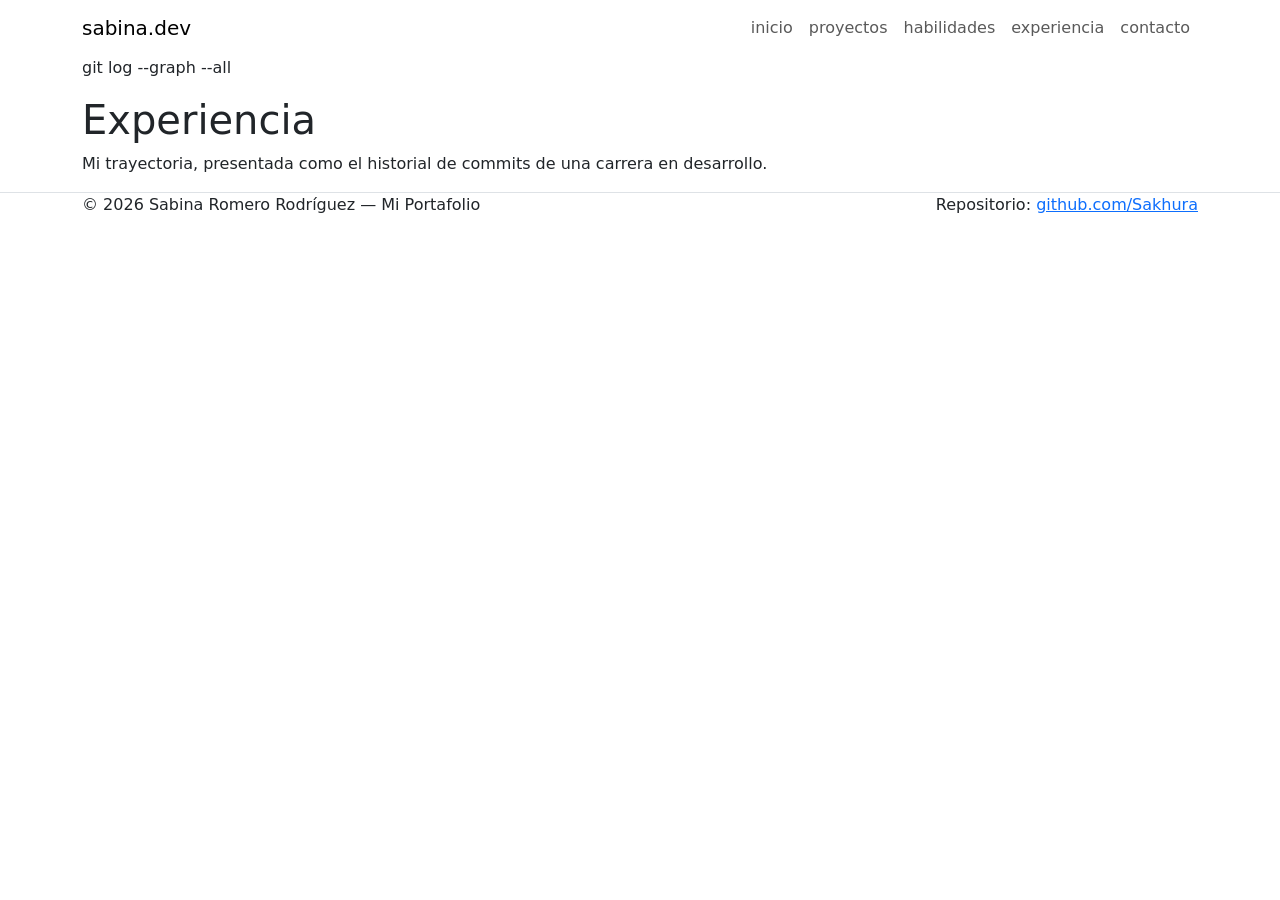
==== portafolio/experiencia.html @ 391b3bc7 "faltan correcciones y comentarios educativos" ====
<!DOCTYPE html>
<html lang="es">
<head>
  <meta charset="UTF-8" />
  <meta name="viewport" content="width=device-width, initial-scale=1.0" />
  <title>Experiencia · Sabina Romero Rodríguez</title>
  <meta name="description" content="Trayectoria profesional y académica de Sabina Romero Rodríguez." />

  <link href="https://cdn.jsdelivr.net/npm/bootstrap@5.3.3/dist/css/bootstrap.min.css" rel="stylesheet">
  <link rel="preconnect" href="https://fonts.googleapis.com">
  <link href="https://fonts.googleapis.com/css2?family=Inter:wght@400;500;600&family=JetBrains+Mono:wght@500;700&display=swap" rel="stylesheet">
  <link rel="stylesheet" href="css/style.css">
</head>
<body>

  <header>
    <nav class="navbar navbar-expand-md navbar-portfolio" aria-label="Navegación principal">
      <div class="container">
        <a class="navbar-brand" href="index.html"><span class="dot" aria-hidden="true"></span> sabina.dev</a>
        <button class="navbar-toggler" type="button" data-bs-toggle="collapse" data-bs-target="#navMenu"
          aria-controls="navMenu" aria-expanded="false" aria-label="Abrir menú de navegación">
          <span class="navbar-toggler-icon"></span>
        </button>
        <div class="collapse navbar-collapse" id="navMenu">
          <ul class="navbar-nav ms-auto">
            <li class="nav-item"><a class="nav-link" href="index.html">inicio</a></li>
            <li class="nav-item"><a class="nav-link" href="proyectos.html">proyectos</a></li>
            <li class="nav-item"><a class="nav-link" href="habilidades.html">habilidades</a></li>
            <li class="nav-item"><a class="nav-link" href="experiencia.html">experiencia</a></li>
            <li class="nav-item"><a class="nav-link" href="contacto.html">contacto</a></li>
          </ul>
        </div>
      </div>
    </nav>
  </header>

  <main id="main-content">
    <section class="section" aria-labelledby="experiencia-title">
      <div class="container">
        <div class="section-head reveal">
          <p class="eyebrow">git log --graph --all</p>
          <h1 id="experiencia-title">Experiencia</h1>
          <p>Mi trayectoria, presentada como el historial de commits de una carrera en desarrollo.</p>
        </div>

        <!-- Contenedor donde script.js inyecta EXPERIENCIA como "commits" -->
        <div id="git-log" class="git-log" aria-live="polite"></div>
      </div>
    </section>
  </main>

  <footer class="border-top" style="border-color: var(--ink-700);">
    <div class="container d-flex flex-column flex-md-row justify-content-between gap-2">
      <p>© 2026 Sabina Romero Rodríguez — Mi Portafolio</p>
      <p>Repositorio: <a class="text-teal" href="https://github.com/Sakhura" target="_blank" rel="noopener">github.com/Sakhura</a></p>
    </div>
  </footer>

  <script src="https://cdn.jsdelivr.net/npm/bootstrap@5.3.3/dist/js/bootstrap.bundle.min.js"></script>
  <script src="js/data.js"></script>
  <script src="js/script.js"></script>
</body>
</html>
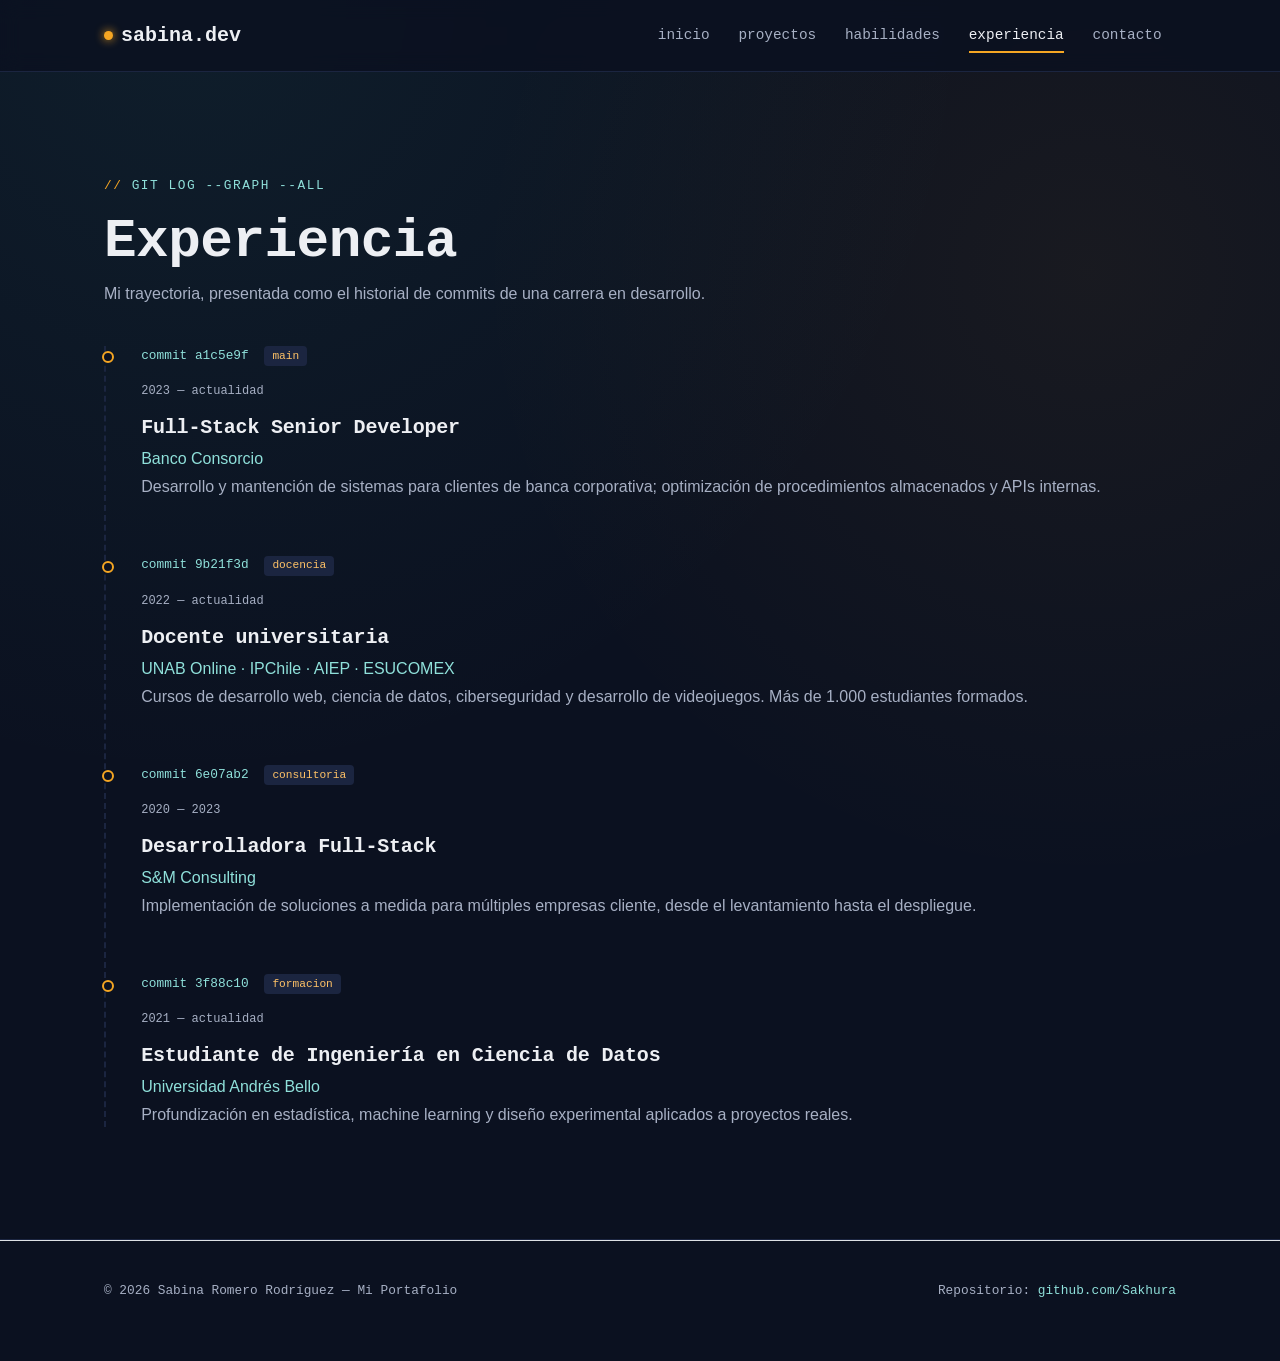
==== commit c22fd29d: "Corrige rutas de assets, enlace de contacto y completa JSP con ejemplos comentados - Corrige rutas r" ====
--- a/portafolio/experiencia.html
+++ b/portafolio/experiencia.html
@@ -9,7 +9,7 @@
   <link href="https://cdn.jsdelivr.net/npm/bootstrap@5.3.3/dist/css/bootstrap.min.css" rel="stylesheet">
   <link rel="preconnect" href="https://fonts.googleapis.com">
   <link href="https://fonts.googleapis.com/css2?family=Inter:wght@400;500;600&family=JetBrains+Mono:wght@500;700&display=swap" rel="stylesheet">
-  <link rel="stylesheet" href="css/style.css">
+  <link rel="stylesheet" href="../css/style.css">
 </head>
 <body>
 
@@ -57,7 +57,7 @@
   </footer>
 
   <script src="https://cdn.jsdelivr.net/npm/bootstrap@5.3.3/dist/js/bootstrap.bundle.min.js"></script>
-  <script src="js/data.js"></script>
-  <script src="js/script.js"></script>
+  <script src="../js/data.js"></script>
+  <script src="../js/script.js"></script>
 </body>
 </html>
--- a/css/style.css
+++ b/css/style.css
@@ -0,0 +1,567 @@
+/* ==========================================================================
+   Mi Portafolio — Sabina Romero Rodríguez
+   Hoja de estilos principal
+   Estructura: 1) CSS Reset  2) Variables/Tokens  3) Base  4) Layout
+               5) Componentes  6) Utilidades  7) Media queries
+   ========================================================================== */
+
+/* --------------------------------------------------------------------------
+   1) CSS RESET
+   Normaliza el comportamiento entre navegadores antes de aplicar estilos
+   propios (requisito de la actividad: "Aplica CSS RESET").
+   -------------------------------------------------------------------------- */
+*,
+*::before,
+*::after {
+  box-sizing: border-box;
+  margin: 0;
+  padding: 0;
+}
+
+html {
+  -webkit-text-size-adjust: 100%;
+  scroll-behavior: smooth;
+}
+
+body {
+  min-height: 100vh;
+  line-height: 1.5;
+  -webkit-font-smoothing: antialiased;
+}
+
+img,
+picture,
+svg {
+  display: block;
+  max-width: 100%;
+}
+
+input,
+button,
+textarea,
+select {
+  font: inherit;
+  color: inherit;
+}
+
+button {
+  cursor: pointer;
+  background: none;
+  border: none;
+}
+
+a {
+  color: inherit;
+  text-decoration: none;
+}
+
+ul,
+ol {
+  list-style: none;
+}
+
+table {
+  border-collapse: collapse;
+}
+
+/* Respeta preferencia de "reducir movimiento" del usuario */
+@media (prefers-reduced-motion: reduce) {
+  *,
+  *::before,
+  *::after {
+    animation-duration: 0.01ms !important;
+    animation-iteration-count: 1 !important;
+    transition-duration: 0.01ms !important;
+    scroll-behavior: auto !important;
+  }
+}
+
+/* --------------------------------------------------------------------------
+   2) VARIABLES / DESIGN TOKENS
+   Paleta "consola de desarrollador": tinta profunda + ámbar + teal.
+   -------------------------------------------------------------------------- */
+:root {
+  /* Color */
+  --ink-900: #0b1120;   /* fondo principal, casi negro-azulado */
+  --ink-800: #121a2e;   /* superficies elevadas */
+  --ink-700: #1b2540;   /* bordes / separadores */
+  --paper-050: #edeff3; /* texto principal sobre fondo oscuro */
+  --paper-300: #a7b0c4; /* texto secundario */
+  --amber-500: #f5a623; /* acento primario — CTAs, prompts */
+  --amber-400: #ffc266;
+  --teal-500: #3eb8b0;  /* acento secundario — enlaces, tags */
+  --teal-300: #8fe0da;
+  --danger-500: #ef5350;
+  --success-500: #4caf7d;
+
+  /* Tipografía */
+  --font-display: 'JetBrains Mono', 'Fira Code', ui-monospace, SFMono-Regular, Menlo, monospace;
+  --font-body: 'Inter', -apple-system, BlinkMacSystemFont, 'Segoe UI', sans-serif;
+
+  /* Espaciado */
+  --space-1: 0.5rem;
+  --space-2: 1rem;
+  --space-3: 1.5rem;
+  --space-4: 2.5rem;
+  --space-5: 4rem;
+  --space-6: 6rem;
+
+  /* Layout */
+  --max-width: 1120px;
+  --radius-sm: 6px;
+  --radius-md: 10px;
+  --header-height: 72px;
+}
+
+/* --------------------------------------------------------------------------
+   3) BASE
+   -------------------------------------------------------------------------- */
+body {
+  background-color: var(--ink-900);
+  color: var(--paper-050);
+  font-family: var(--font-body);
+  background-image:
+    radial-gradient(circle at 15% 0%, rgba(62, 184, 176, 0.08), transparent 45%),
+    radial-gradient(circle at 85% 20%, rgba(245, 166, 35, 0.06), transparent 40%);
+}
+
+h1, h2, h3, h4 {
+  font-family: var(--font-display);
+  font-weight: 700;
+  line-height: 1.15;
+  letter-spacing: -0.01em;
+}
+
+h1 { font-size: clamp(2.1rem, 4vw + 1rem, 3.4rem); }
+h2 { font-size: clamp(1.6rem, 2.4vw + 1rem, 2.2rem); }
+h3 { font-size: 1.25rem; }
+
+p { color: var(--paper-300); }
+
+.eyebrow {
+  font-family: var(--font-display);
+  font-size: 0.8rem;
+  letter-spacing: 0.12em;
+  text-transform: uppercase;
+  color: var(--teal-300);
+}
+
+.eyebrow::before {
+  content: "// ";
+  color: var(--amber-500);
+}
+
+:focus-visible {
+  outline: 2px solid var(--amber-500);
+  outline-offset: 3px;
+  border-radius: 4px;
+}
+
+/* --------------------------------------------------------------------------
+   4) LAYOUT
+   -------------------------------------------------------------------------- */
+.container {
+  width: 100%;
+  max-width: var(--max-width);
+  margin-inline: auto;
+  padding-inline: var(--space-3);
+}
+
+.section {
+  padding-block: var(--space-6);
+  border-bottom: 1px solid var(--ink-700);
+}
+
+.section-head {
+  margin-bottom: var(--space-4);
+  max-width: 640px;
+}
+
+.section-head p {
+  margin-top: var(--space-1);
+}
+
+main {
+  padding-top: var(--header-height);
+}
+
+/* --------------------------------------------------------------------------
+   5) COMPONENTES
+   -------------------------------------------------------------------------- */
+
+/* --- Navbar (sobre Bootstrap, personalizada) ------------------------------ */
+.navbar-portfolio {
+  position: fixed;
+  inset-inline: 0;
+  top: 0;
+  z-index: 1030;
+  height: var(--header-height);
+  background: rgba(11, 17, 32, 0.85);
+  backdrop-filter: blur(10px);
+  border-bottom: 1px solid var(--ink-700);
+}
+
+.navbar-portfolio .navbar-brand {
+  font-family: var(--font-display);
+  font-weight: 700;
+  color: var(--paper-050) !important;
+  display: flex;
+  align-items: center;
+  gap: 0.5rem;
+}
+
+.navbar-portfolio .navbar-brand .dot {
+  width: 9px;
+  height: 9px;
+  border-radius: 50%;
+  background: var(--amber-500);
+  box-shadow: 0 0 10px var(--amber-500);
+}
+
+.navbar-portfolio .nav-link {
+  font-family: var(--font-display);
+  font-size: 0.9rem;
+  color: var(--paper-300) !important;
+  padding: 0.5rem 0.9rem !important;
+  position: relative;
+}
+
+.navbar-portfolio .nav-link.active,
+.navbar-portfolio .nav-link:hover {
+  color: var(--paper-050) !important;
+}
+
+.navbar-portfolio .nav-link.active::after {
+  content: "";
+  position: absolute;
+  left: 0.9rem;
+  right: 0.9rem;
+  bottom: 0.1rem;
+  height: 2px;
+  background: var(--amber-500);
+}
+
+/* --- Hero tipo terminal ---------------------------------------------------- */
+.terminal {
+  background: var(--ink-800);
+  border: 1px solid var(--ink-700);
+  border-radius: var(--radius-md);
+  overflow: hidden;
+  box-shadow: 0 30px 60px -20px rgba(0, 0, 0, 0.6);
+}
+
+.terminal-bar {
+  display: flex;
+  align-items: center;
+  gap: 0.4rem;
+  padding: 0.7rem 1rem;
+  background: var(--ink-700);
+}
+
+.terminal-bar span {
+  width: 11px;
+  height: 11px;
+  border-radius: 50%;
+  display: inline-block;
+}
+
+.terminal-bar span:nth-child(1) { background: #ef5350; }
+.terminal-bar span:nth-child(2) { background: #f5a623; }
+.terminal-bar span:nth-child(3) { background: #4caf7d; }
+
+.terminal-bar .terminal-title {
+  margin-left: auto;
+  margin-right: auto;
+  font-family: var(--font-display);
+  font-size: 0.75rem;
+  color: var(--paper-300);
+}
+
+.terminal-body {
+  padding: var(--space-3) var(--space-3) var(--space-4);
+  font-family: var(--font-display);
+  font-size: 0.95rem;
+  min-height: 190px;
+}
+
+.terminal-body .prompt::before {
+  content: "sabina@portfolio:~$ ";
+  color: var(--teal-300);
+}
+
+.terminal-body .type-line {
+  color: var(--paper-050);
+  white-space: pre-wrap;
+}
+
+.terminal-cursor {
+  display: inline-block;
+  width: 9px;
+  height: 1.1em;
+  background: var(--amber-500);
+  vertical-align: text-bottom;
+  animation: blink 1s steps(1) infinite;
+}
+
+@keyframes blink {
+  50% { opacity: 0; }
+}
+
+/* --- Tarjetas de proyecto --------------------------------------------------- */
+.project-card {
+  background: var(--ink-800);
+  border: 1px solid var(--ink-700);
+  border-radius: var(--radius-md);
+  height: 100%;
+  transition: transform 0.25s ease, border-color 0.25s ease;
+}
+
+.project-card:hover {
+  transform: translateY(-4px);
+  border-color: var(--teal-500);
+}
+
+.project-card .card-body {
+  padding: var(--space-3);
+}
+
+.project-card .file-path {
+  font-family: var(--font-display);
+  font-size: 0.75rem;
+  color: var(--paper-300);
+}
+
+.tag {
+  display: inline-block;
+  font-family: var(--font-display);
+  font-size: 0.72rem;
+  padding: 0.2rem 0.55rem;
+  border-radius: 999px;
+  border: 1px solid var(--teal-500);
+  color: var(--teal-300);
+  margin: 0.15rem 0.3rem 0.15rem 0;
+}
+
+/* --- Barras de habilidad ---------------------------------------------------- */
+.skill-row {
+  margin-bottom: var(--space-3);
+}
+
+.skill-row .skill-label {
+  display: flex;
+  justify-content: space-between;
+  font-family: var(--font-display);
+  font-size: 0.85rem;
+  margin-bottom: 0.35rem;
+}
+
+.skill-track {
+  height: 8px;
+  border-radius: 999px;
+  background: var(--ink-700);
+  overflow: hidden;
+}
+
+.skill-fill {
+  height: 100%;
+  border-radius: 999px;
+  background: linear-gradient(90deg, var(--teal-500), var(--amber-500));
+  width: 0%; /* se anima con JS al entrar en viewport */
+  transition: width 1.1s cubic-bezier(0.16, 1, 0.3, 1);
+}
+
+/* --- Git log / timeline de experiencia -------------------------------------- */
+.git-log {
+  position: relative;
+  padding-left: 2.2rem;
+  border-left: 2px dashed var(--ink-700);
+}
+
+.commit {
+  position: relative;
+  padding-bottom: var(--space-4);
+}
+
+.commit:last-child { padding-bottom: 0; }
+
+.commit::before {
+  content: "";
+  position: absolute;
+  left: -2.42rem;
+  top: 0.35rem;
+  width: 12px;
+  height: 12px;
+  border-radius: 50%;
+  background: var(--ink-900);
+  border: 2px solid var(--amber-500);
+}
+
+.commit-hash {
+  font-family: var(--font-display);
+  color: var(--teal-300);
+  font-size: 0.8rem;
+}
+
+.commit-meta {
+  font-family: var(--font-display);
+  font-size: 0.75rem;
+  color: var(--paper-300);
+}
+
+.branch-tag {
+  display: inline-block;
+  font-family: var(--font-display);
+  font-size: 0.7rem;
+  padding: 0.1rem 0.5rem;
+  background: var(--ink-700);
+  border-radius: 4px;
+  color: var(--amber-400);
+  margin-left: 0.5rem;
+}
+
+/* --- Formularios (contacto / newsletter) ------------------------------------ */
+.form-control-terminal {
+  background: var(--ink-900);
+  border: 1px solid var(--ink-700);
+  color: var(--paper-050);
+  border-radius: var(--radius-sm);
+}
+
+.form-control-terminal:focus {
+  background: var(--ink-900);
+  color: var(--paper-050);
+  border-color: var(--teal-500);
+  box-shadow: 0 0 0 3px rgba(62, 184, 176, 0.2);
+}
+
+.form-label-terminal {
+  font-family: var(--font-display);
+  font-size: 0.8rem;
+  color: var(--paper-300);
+  margin-bottom: 0.35rem;
+}
+
+.btn-amber {
+  background: var(--amber-500);
+  color: var(--ink-900);
+  font-family: var(--font-display);
+  font-weight: 700;
+  border-radius: var(--radius-sm);
+  padding: 0.65rem 1.4rem;
+  transition: transform 0.15s ease, background 0.15s ease;
+}
+
+.btn-amber:hover {
+  background: var(--amber-400);
+  transform: translateY(-2px);
+  color: var(--ink-900);
+}
+
+.btn-outline-teal {
+  border: 1px solid var(--teal-500);
+  color: var(--teal-300);
+  font-family: var(--font-display);
+  border-radius: var(--radius-sm);
+  padding: 0.6rem 1.3rem;
+  transition: background 0.15s ease, color 0.15s ease;
+}
+
+.btn-outline-teal:hover {
+  background: var(--teal-500);
+  color: var(--ink-900);
+}
+
+/* Estados de validación HTML5 personalizados */
+.was-validated .form-control-terminal:invalid,
+.form-control-terminal.is-invalid {
+  border-color: var(--danger-500);
+}
+
+.was-validated .form-control-terminal:valid,
+.form-control-terminal.is-valid {
+  border-color: var(--success-500);
+}
+
+.invalid-feedback-terminal {
+  font-family: var(--font-display);
+  font-size: 0.78rem;
+  color: var(--danger-500);
+  margin-top: 0.3rem;
+  display: none;
+}
+
+.was-validated :invalid ~ .invalid-feedback-terminal,
+.is-invalid ~ .invalid-feedback-terminal {
+  display: block;
+}
+
+.toast-terminal {
+  position: fixed;
+  bottom: 1.5rem;
+  right: 1.5rem;
+  z-index: 1080;
+  background: var(--ink-800);
+  border: 1px solid var(--success-500);
+  border-radius: var(--radius-sm);
+  padding: 0.9rem 1.2rem;
+  font-family: var(--font-display);
+  font-size: 0.85rem;
+  transform: translateY(20px);
+  opacity: 0;
+  pointer-events: none;
+  transition: all 0.35s ease;
+}
+
+.toast-terminal.show {
+  transform: translateY(0);
+  opacity: 1;
+}
+
+/* --- Footer ------------------------------------------------------------- */
+footer {
+  padding-block: var(--space-4);
+  font-family: var(--font-display);
+  font-size: 0.8rem;
+  color: var(--paper-300);
+}
+
+/* --------------------------------------------------------------------------
+   6) UTILIDADES
+   -------------------------------------------------------------------------- */
+.text-amber { color: var(--amber-500); }
+.text-teal { color: var(--teal-300); }
+.text-muted-terminal { color: var(--paper-300); }
+.bg-ink-800 { background: var(--ink-800); }
+.rounded-md { border-radius: var(--radius-md); }
+
+.reveal {
+  opacity: 0;
+  transform: translateY(18px);
+  transition: opacity 0.6s ease, transform 0.6s ease;
+}
+
+.reveal.is-visible {
+  opacity: 1;
+  transform: translateY(0);
+}
+
+/* --------------------------------------------------------------------------
+   7) MEDIA QUERIES — diseño responsivo
+   -------------------------------------------------------------------------- */
+@media (max-width: 768px) {
+  :root {
+    --space-6: 3.5rem;
+    --space-5: 2.5rem;
+  }
+
+  .terminal-body { font-size: 0.85rem; }
+  .git-log { padding-left: 1.6rem; }
+  .commit::before { left: -1.82rem; }
+}
+
+@media (max-width: 480px) {
+  .toast-terminal {
+    left: 1rem;
+    right: 1rem;
+  }
+}
